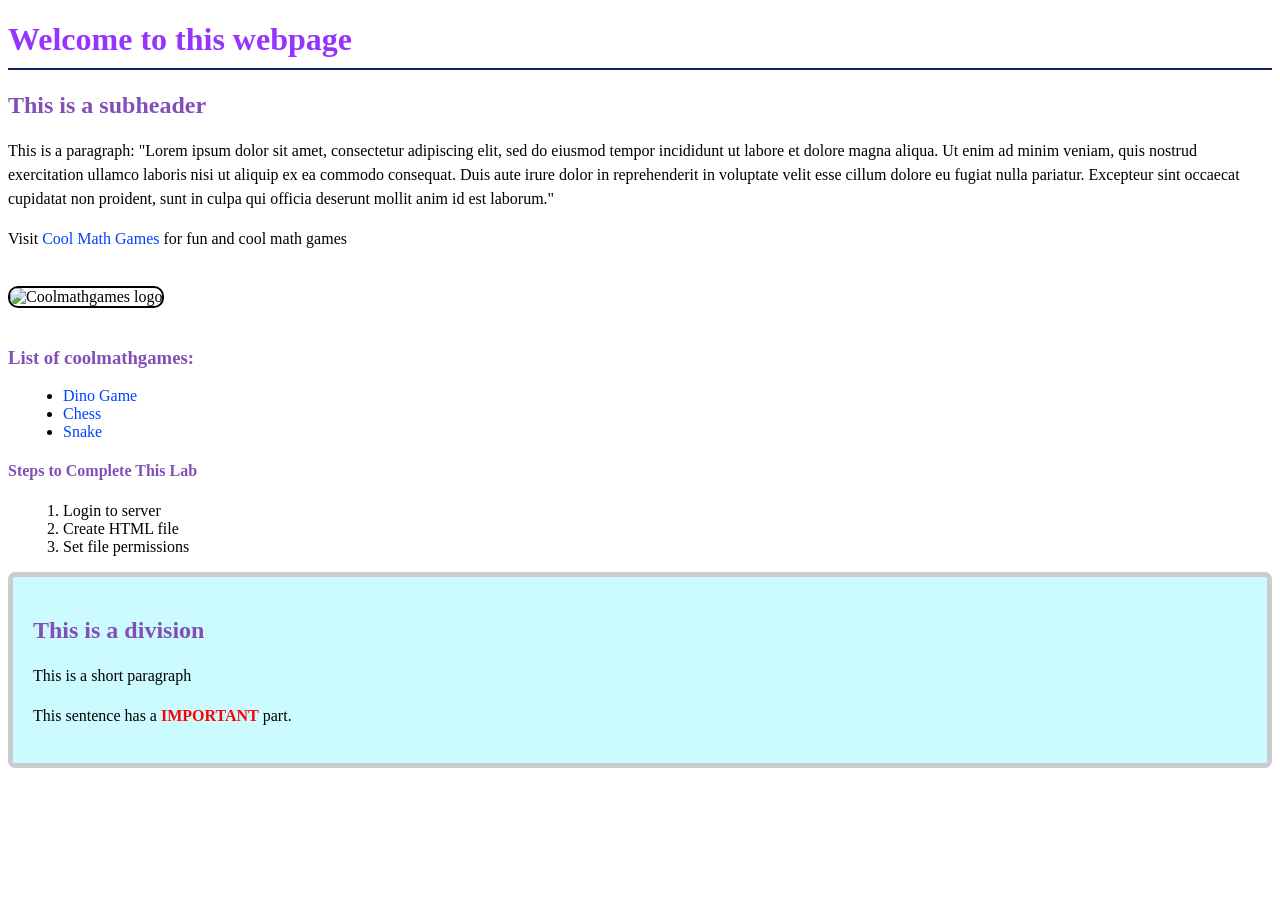
==== index.html @ 23b25ca8 "committing day1 lab" ====
<!DOCTYPE html>
<html lang ="en">
<head> 
	<link rel="stylesheet" type="text/css" href="styles.css">
	<meta charset="utf-8">
	<title>This is a webpage </title>
</head>
<body>
	<h1> Welcome to this webpage </h1>
	<h2> This is a subheader </h2>
	<p> This is a paragraph: "Lorem ipsum dolor sit amet, consectetur adipiscing elit, sed do eiusmod tempor incididunt ut labore et dolore magna aliqua. Ut enim ad minim veniam, quis nostrud exercitation ullamco laboris nisi ut aliquip ex ea commodo consequat. Duis aute irure dolor in reprehenderit in voluptate velit esse cillum dolore eu fugiat nulla pariatur. Excepteur sint occaecat cupidatat non proident, sunt in culpa qui officia deserunt mollit anim id est laborum." </p>
	<p> Visit <a href="https://www.coolmathgames.com/"> Cool Math Games </a> for fun and cool math games</p>
	<img src="images/coolmathgames.jpg" alt="Coolmathgames logo" width="300" height="200">
	
	<!--Unordered List-->
	<h3> List of coolmathgames: </h3>
	<ul>
		<li><a href="https://www.coolmathgames.com/0-dinosaur-game"> Dino Game</a></li>
		<li><a href="https://www.coolmathgames.com/0-chess">  Chess</a></li>
		<li><a href="https://www.coolmathgames.com/0-snake">  Snake</a></li>
	</ul>
	
	<!--Ordered list-->
	<h4> Steps to Complete This Lab </h4>
	<ol>
		<li>Login to server</li>
		<li>Create HTML file</li>
		<li>Set file permissions</li>
	</ol>
	
	<!--Division-->
	<div class="container">
		<h2>This is a division</h2>
		<p>This is a short paragraph</p>
		<p>This sentence has a <span class="important"> IMPORTANT</span> part.</p>
	</div>
</body> 
</html>
---- styles.css ----
<style>
                body {
                        font-family: Arial, sans-serif;
                        background-color: #F0F8FF;
                        color: #333;
                        margin: 0;
                        padding: 20px;
                }

                h1 {
                        color: #9633ff;
                        border-bottom: 2px solid #102460;
                        padding-bottom: 10px;
                }

                h2, h3, h4 {
                        color: #824fb7;
                }

                p {
                        line-height: 1.5;
                        margin-bottom: 15px;
                }

                a {
                        color: #0040ff;
                        text-decoration: none;
                }

                a:hover {
                        text-decoration: underline;
                }

                img {
                        border: 2px solid #000000;
                        border-radius: 10px;
                        margin: 20px 0;
                }

                ul, ol {
                        margin-left: 15px;
                }

                .container {
                        background-color: #cbfaff;
                        padding: 20px;
                        border: 5px solid #ccc;
                        border-radius: 7px;
                }

                .important {
                        color: red;
                        font-weight: bold;
                }
        </style>
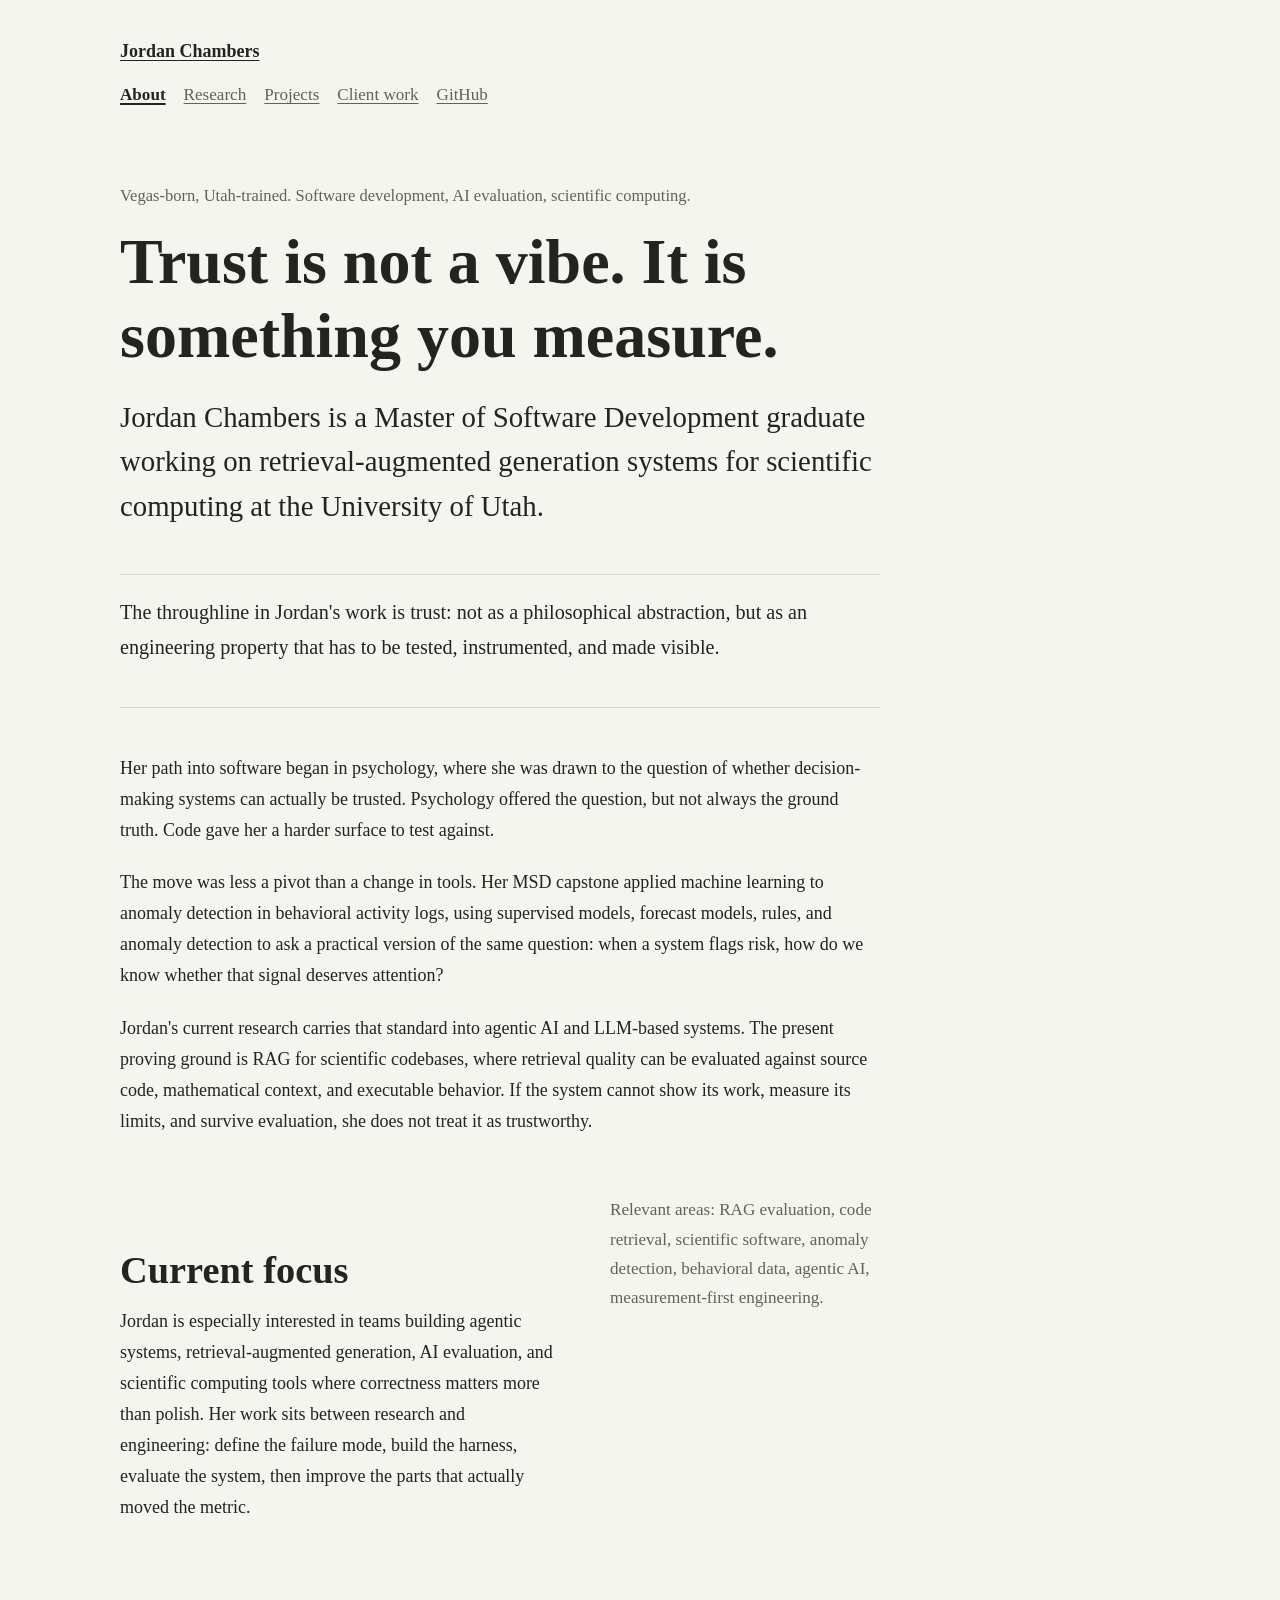
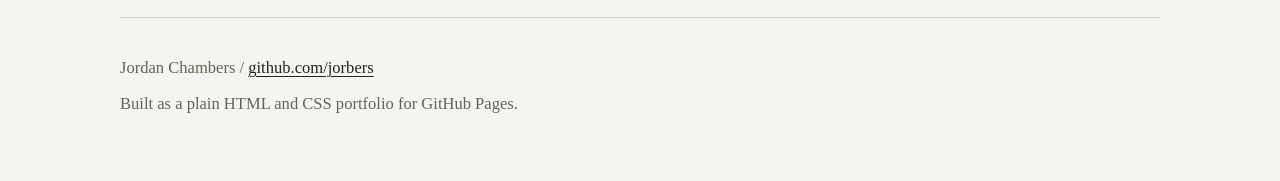
==== commit ab05de1b: "initial commit - launch portfolio site" ====
--- a/index.html
+++ b/index.html
@@ -1,38 +1,67 @@
-<!DOCTYPE html>
-<html lang ="en">
-<head> 
-	<link rel="stylesheet" type="text/css" href="styles.css">
-	<meta charset="utf-8">
-	<title>This is a webpage </title>
-</head>
-<body>
-	<h1> Welcome to this webpage </h1>
-	<h2> This is a subheader </h2>
-	<p> This is a paragraph: "Lorem ipsum dolor sit amet, consectetur adipiscing elit, sed do eiusmod tempor incididunt ut labore et dolore magna aliqua. Ut enim ad minim veniam, quis nostrud exercitation ullamco laboris nisi ut aliquip ex ea commodo consequat. Duis aute irure dolor in reprehenderit in voluptate velit esse cillum dolore eu fugiat nulla pariatur. Excepteur sint occaecat cupidatat non proident, sunt in culpa qui officia deserunt mollit anim id est laborum." </p>
-	<p> Visit <a href="https://www.coolmathgames.com/"> Cool Math Games </a> for fun and cool math games</p>
-	<img src="images/coolmathgames.jpg" alt="Coolmathgames logo" width="300" height="200">
-	
-	<!--Unordered List-->
-	<h3> List of coolmathgames: </h3>
-	<ul>
-		<li><a href="https://www.coolmathgames.com/0-dinosaur-game"> Dino Game</a></li>
-		<li><a href="https://www.coolmathgames.com/0-chess">  Chess</a></li>
-		<li><a href="https://www.coolmathgames.com/0-snake">  Snake</a></li>
-	</ul>
-	
-	<!--Ordered list-->
-	<h4> Steps to Complete This Lab </h4>
-	<ol>
-		<li>Login to server</li>
-		<li>Create HTML file</li>
-		<li>Set file permissions</li>
-	</ol>
-	
-	<!--Division-->
-	<div class="container">
-		<h2>This is a division</h2>
-		<p>This is a short paragraph</p>
-		<p>This sentence has a <span class="important"> IMPORTANT</span> part.</p>
-	</div>
-</body> 
+<!doctype html>
+<html lang="en">
+  <head>
+    <meta charset="utf-8">
+    <meta name="viewport" content="width=device-width, initial-scale=1">
+    <meta name="description" content="Jordan Chambers, software developer and AI/ML researcher working on trustworthy RAG systems for scientific computing.">
+    <title>Jordan Chambers</title>
+    <link rel="stylesheet" href="styles.css">
+  </head>
+  <body>
+    <header class="site-header">
+      <p class="site-title"><a href="index.html">Jordan Chambers</a></p>
+      <nav class="nav" aria-label="Primary navigation">
+        <a href="index.html" aria-current="page">About</a>
+        <a href="research.html">Research</a>
+        <a href="projects.html">Projects</a>
+        <a href="work.html">Client work</a>
+        <a href="https://github.com/jorbers">GitHub</a>
+      </nav>
+    </header>
+
+    <main>
+      <section class="page">
+        <p class="kicker">Vegas-born, Utah-trained. Software development, AI evaluation, scientific computing.</p>
+        <h1>Trust is not a vibe. It is something you measure.</h1>
+        <p class="lede">
+          Jordan Chambers is a Master of Software Development graduate working on retrieval-augmented generation systems for scientific computing at the University of Utah.
+        </p>
+
+        <div class="thesis">
+          <p>
+            The throughline in Jordan's work is trust: not as a philosophical abstraction, but as an engineering property that has to be tested, instrumented, and made visible.
+          </p>
+        </div>
+
+        <p>
+          Her path into software began in psychology, where she was drawn to the question of whether decision-making systems can actually be trusted. Psychology offered the question, but not always the ground truth. Code gave her a harder surface to test against.
+        </p>
+        <p>
+          The move was less a pivot than a change in tools. Her MSD capstone applied machine learning to anomaly detection in behavioral activity logs, using supervised models, forecast models, rules, and anomaly detection to ask a practical version of the same question: when a system flags risk, how do we know whether that signal deserves attention?
+        </p>
+        <p>
+          Jordan's current research carries that standard into agentic AI and LLM-based systems. The present proving ground is RAG for scientific codebases, where retrieval quality can be evaluated against source code, mathematical context, and executable behavior. If the system cannot show its work, measure its limits, and survive evaluation, she does not treat it as trustworthy.
+        </p>
+
+        <section class="split section" aria-labelledby="focus-heading">
+          <div>
+            <h2 id="focus-heading">Current focus</h2>
+            <p>
+              Jordan is especially interested in teams building agentic systems, retrieval-augmented generation, AI evaluation, and scientific computing tools where correctness matters more than polish. Her work sits between research and engineering: define the failure mode, build the harness, evaluate the system, then improve the parts that actually moved the metric.
+            </p>
+          </div>
+          <aside class="note">
+            <p>
+              Relevant areas: RAG evaluation, code retrieval, scientific software, anomaly detection, behavioral data, agentic AI, measurement-first engineering.
+            </p>
+          </aside>
+        </section>
+      </section>
+    </main>
+
+    <footer class="site-footer">
+      <p>Jordan Chambers / <a href="https://github.com/jorbers">github.com/jorbers</a></p>
+      <p>Built as a plain HTML and CSS portfolio for GitHub Pages.</p>
+    </footer>
+  </body>
 </html>
--- a/styles.css
+++ b/styles.css
@@ -1,55 +1,253 @@
-<style>
-                body {
-                        font-family: Arial, sans-serif;
-                        background-color: #F0F8FF;
-                        color: #333;
-                        margin: 0;
-                        padding: 20px;
-                }
-
-                h1 {
-                        color: #9633ff;
-                        border-bottom: 2px solid #102460;
-                        padding-bottom: 10px;
-                }
-
-                h2, h3, h4 {
-                        color: #824fb7;
-                }
-
-                p {
-                        line-height: 1.5;
-                        margin-bottom: 15px;
-                }
-
-                a {
-                        color: #0040ff;
-                        text-decoration: none;
-                }
-
-                a:hover {
-                        text-decoration: underline;
-                }
-
-                img {
-                        border: 2px solid #000000;
-                        border-radius: 10px;
-                        margin: 20px 0;
-                }
-
-                ul, ol {
-                        margin-left: 15px;
-                }
-
-                .container {
-                        background-color: #cbfaff;
-                        padding: 20px;
-                        border: 5px solid #ccc;
-                        border-radius: 7px;
-                }
-
-                .important {
-                        color: red;
-                        font-weight: bold;
-                }
-        </style>
+:root {
+  --bg: #f5f5f0;
+  --paper: #fffffb;
+  --text: #24231f;
+  --muted: #666158;
+  --line: #d8d5ca;
+  --accent: #4c5d48;
+  --measure: 760px;
+  --wide: 1040px;
+}
+
+* {
+  box-sizing: border-box;
+}
+
+html {
+  background: var(--bg);
+  color: var(--text);
+  font-family: Georgia, "Times New Roman", serif;
+  font-size: 18px;
+}
+
+body {
+  margin: 0;
+  min-height: 100vh;
+  background: var(--bg);
+  line-height: 1.72;
+}
+
+a {
+  color: var(--text);
+  text-decoration: underline;
+  text-decoration-thickness: 1px;
+  text-underline-offset: 0.18em;
+}
+
+a:hover,
+a:focus {
+  color: var(--accent);
+}
+
+.site-header,
+.site-footer,
+main {
+  width: min(var(--wide), calc(100% - 2rem));
+  margin: 0 auto;
+}
+
+.site-header {
+  padding: 2rem 0 1rem;
+}
+
+.site-title {
+  margin: 0 0 0.75rem;
+  font-size: 1rem;
+  font-weight: 700;
+}
+
+.nav {
+  display: flex;
+  flex-wrap: wrap;
+  gap: 0.45rem 1rem;
+  color: var(--muted);
+  font-size: 0.95rem;
+}
+
+.nav a {
+  color: inherit;
+}
+
+.nav a[aria-current="page"] {
+  color: var(--text);
+  font-weight: 700;
+  text-decoration-thickness: 1.5px;
+}
+
+main {
+  padding: 3rem 0 4rem;
+}
+
+.page {
+  max-width: var(--measure);
+}
+
+.page-wide {
+  max-width: var(--wide);
+}
+
+.kicker {
+  margin: 0 0 0.8rem;
+  color: var(--muted);
+  font-size: 0.92rem;
+}
+
+h1,
+h2,
+h3 {
+  line-height: 1.16;
+  font-weight: 700;
+  letter-spacing: 0;
+}
+
+h1 {
+  max-width: 860px;
+  margin: 0 0 1.2rem;
+  font-size: clamp(2.15rem, 5vw, 4.6rem);
+}
+
+h2 {
+  margin: 3.2rem 0 0.75rem;
+  font-size: clamp(1.55rem, 3vw, 2.25rem);
+}
+
+h3 {
+  margin: 1.8rem 0 0.35rem;
+  font-size: 1.22rem;
+}
+
+p {
+  margin: 0 0 1.2rem;
+}
+
+.lede {
+  max-width: 860px;
+  font-size: clamp(1.18rem, 2.4vw, 1.6rem);
+  line-height: 1.55;
+}
+
+.thesis {
+  margin: 2.5rem 0;
+  padding: 1.15rem 0;
+  border-top: 1px solid var(--line);
+  border-bottom: 1px solid var(--line);
+  font-size: 1.12rem;
+}
+
+.section {
+  margin-top: 3rem;
+}
+
+.split {
+  display: grid;
+  grid-template-columns: minmax(0, 1fr) minmax(15rem, 0.58fr);
+  gap: 3rem;
+  align-items: start;
+}
+
+.note {
+  padding-top: 0.25rem;
+  color: var(--muted);
+  font-size: 0.95rem;
+}
+
+.project,
+.work-item,
+.research-item {
+  margin-top: 2.1rem;
+  padding-top: 2.1rem;
+  border-top: 1px solid var(--line);
+}
+
+.project:first-of-type,
+.work-item:first-of-type,
+.research-item:first-of-type {
+  margin-top: 1.5rem;
+}
+
+.meta {
+  margin: 0 0 0.8rem;
+  color: var(--muted);
+  font-size: 0.94rem;
+}
+
+.links {
+  margin-top: 0.8rem;
+  font-size: 0.95rem;
+}
+
+.links a + a::before {
+  content: " / ";
+  color: var(--muted);
+  text-decoration: none;
+}
+
+ul {
+  margin: 0 0 1.3rem 1.15rem;
+  padding: 0;
+}
+
+li {
+  margin: 0.35rem 0;
+}
+
+figure {
+  margin: 2rem 0;
+}
+
+img {
+  display: block;
+  max-width: 100%;
+  height: auto;
+  border: 1px solid var(--line);
+}
+
+figcaption {
+  margin-top: 0.55rem;
+  color: var(--muted);
+  font-size: 0.9rem;
+  line-height: 1.5;
+}
+
+.figure-grid {
+  display: grid;
+  grid-template-columns: repeat(2, minmax(0, 1fr));
+  gap: 1.25rem;
+}
+
+.site-footer {
+  padding: 2rem 0 3rem;
+  border-top: 1px solid var(--line);
+  color: var(--muted);
+  font-size: 0.92rem;
+}
+
+.site-footer p {
+  margin-bottom: 0.45rem;
+}
+
+@media (max-width: 780px) {
+  html {
+    font-size: 17px;
+  }
+
+  .site-header,
+  .site-footer,
+  main {
+    width: min(100% - 1.35rem, var(--wide));
+  }
+
+  main {
+    padding-top: 2.1rem;
+  }
+
+  .split,
+  .figure-grid {
+    grid-template-columns: 1fr;
+    gap: 1.2rem;
+  }
+
+  h1 {
+    font-size: clamp(2.05rem, 12vw, 3.2rem);
+  }
+}
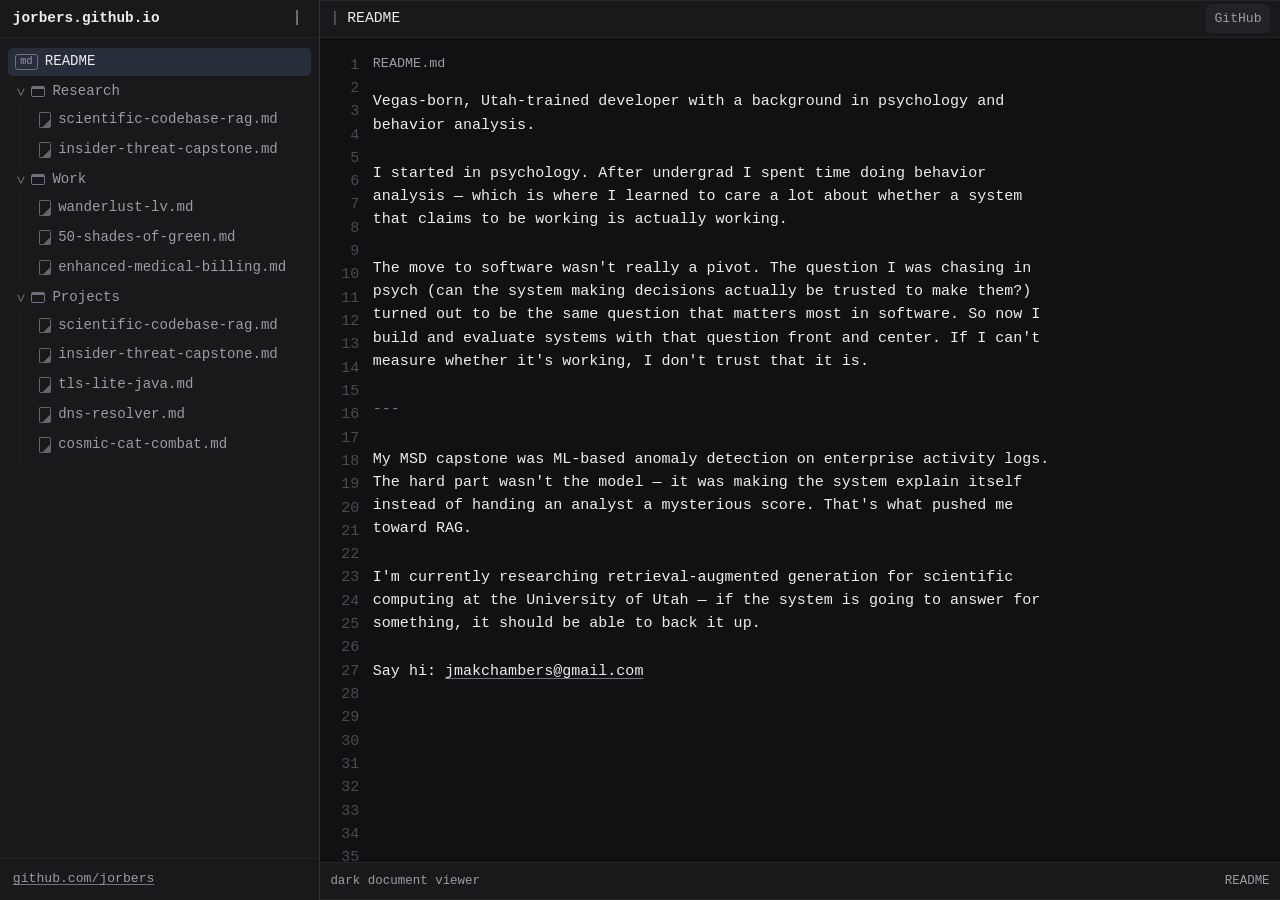
==== commit 69ed2ef5: "initial commit - launch portfolio site" ====
--- a/index.html
+++ b/index.html
@@ -3,65 +3,102 @@
   <head>
     <meta charset="utf-8">
     <meta name="viewport" content="width=device-width, initial-scale=1">
-    <meta name="description" content="Jordan Chambers, software developer and AI/ML researcher working on trustworthy RAG systems for scientific computing.">
-    <title>Jordan Chambers</title>
+    <meta name="description" content="README for a software developer and AI/ML researcher working on trustworthy RAG systems for scientific computing.">
+    <title>README / Jordan Chambers</title>
     <link rel="stylesheet" href="styles.css">
   </head>
   <body>
-    <header class="site-header">
-      <p class="site-title"><a href="index.html">Jordan Chambers</a></p>
-      <nav class="nav" aria-label="Primary navigation">
-        <a href="index.html" aria-current="page">About</a>
-        <a href="research.html">Research</a>
-        <a href="projects.html">Projects</a>
-        <a href="work.html">Client work</a>
-        <a href="https://github.com/jorbers">GitHub</a>
+    <aside class="navigator" id="navigator" aria-label="File tree">
+      <header class="navigator-header">
+        <a class="workspace-name" href="index.html">jorbers.github.io</a>
+        <button class="icon-button sidebar-toggle" type="button" aria-label="Collapse file tree" aria-controls="navigator">
+          <span aria-hidden="true">|</span>
+        </button>
+      </header>
+
+      <nav class="tree">
+        <div class="tree-group">
+          <div class="tree-item">
+            <a class="tree-link root-file active" href="index.html">
+              <span class="file-icon">md</span>
+              <span>README</span>
+            </a>
+          </div>
+          <div class="tree-item">
+            <details open>
+              <summary><span class="folder-icon"></span>Research</summary>
+              <div class="tree-group">
+                <div class="tree-item"><a class="tree-link" href="research.html#rag-work">scientific-codebase-rag.md</a></div>
+                <div class="tree-item"><a class="tree-link" href="research.html#capstone">insider-threat-capstone.md</a></div>
+              </div>
+            </details>
+          </div>
+          <div class="tree-item">
+            <details open>
+              <summary><span class="folder-icon"></span>Work</summary>
+              <div class="tree-group">
+                <div class="tree-item"><a class="tree-link" href="wanderlust-lv.html">wanderlust-lv.md</a></div>
+                <div class="tree-item"><a class="tree-link" href="50-shades-of-green.html">50-shades-of-green.md</a></div>
+                <div class="tree-item"><a class="tree-link" href="enhanced-medical-billing.html">enhanced-medical-billing.md</a></div>
+              </div>
+            </details>
+          </div>
+          <div class="tree-item">
+            <details open>
+              <summary><span class="folder-icon"></span>Projects</summary>
+              <div class="tree-group">
+                <div class="tree-item"><a class="tree-link" href="projects.html#scientific-rag">scientific-codebase-rag.md</a></div>
+                <div class="tree-item"><a class="tree-link" href="projects.html#insider-threat">insider-threat-capstone.md</a></div>
+                <div class="tree-item"><a class="tree-link" href="projects.html#tlslite">tls-lite-java.md</a></div>
+                <div class="tree-item"><a class="tree-link" href="projects.html#dns-resolver">dns-resolver.md</a></div>
+                <div class="tree-item"><a class="tree-link" href="projects.html#cosmic-cat">cosmic-cat-combat.md</a></div>
+              </div>
+            </details>
+          </div>
+        </div>
       </nav>
-    </header>
 
-    <main>
-      <section class="page">
-        <p class="kicker">Vegas-born, Utah-trained. Software development, AI evaluation, scientific computing.</p>
-        <h1>Trust is not a vibe. It is something you measure.</h1>
-        <p class="lede">
-          Jordan Chambers is a Master of Software Development graduate working on retrieval-augmented generation systems for scientific computing at the University of Utah.
-        </p>
+      <footer class="navigator-footer">
+        <a href="https://github.com/jorbers">github.com/jorbers</a>
+      </footer>
+    </aside>
 
-        <div class="thesis">
-          <p>
-            The throughline in Jordan's work is trust: not as a philosophical abstraction, but as an engineering property that has to be tested, instrumented, and made visible.
-          </p>
-        </div>
+    <section class="file">
+      <header class="file-header">
+        <button class="icon-button sidebar-toggle title-sidebar-button" type="button" aria-label="Toggle file tree" aria-controls="navigator">
+          <span aria-hidden="true">||</span>
+        </button>
+        <h1>README</h1>
+        <a class="header-link" href="https://github.com/jorbers">GitHub</a>
+      </header>
 
-        <p>
-          Her path into software began in psychology, where she was drawn to the question of whether decision-making systems can actually be trusted. Psychology offered the question, but not always the ground truth. Code gave her a harder surface to test against.
-        </p>
-        <p>
-          The move was less a pivot than a change in tools. Her MSD capstone applied machine learning to anomaly detection in behavioral activity logs, using supervised models, forecast models, rules, and anomaly detection to ask a practical version of the same question: when a system flags risk, how do we know whether that signal deserves attention?
-        </p>
-        <p>
-          Jordan's current research carries that standard into agentic AI and LLM-based systems. The present proving ground is RAG for scientific codebases, where retrieval quality can be evaluated against source code, mathematical context, and executable behavior. If the system cannot show its work, measure its limits, and survive evaluation, she does not treat it as trustworthy.
-        </p>
+      <main class="document">
+        <div class="line-rail" aria-hidden="true"></div>
+        <article class="content-area">
+          <p class="eyebrow">README.md</p>
 
-        <section class="split section" aria-labelledby="focus-heading">
-          <div>
-            <h2 id="focus-heading">Current focus</h2>
-            <p>
-              Jordan is especially interested in teams building agentic systems, retrieval-augmented generation, AI evaluation, and scientific computing tools where correctness matters more than polish. Her work sits between research and engineering: define the failure mode, build the harness, evaluate the system, then improve the parts that actually moved the metric.
-            </p>
-          </div>
-          <aside class="note">
-            <p>
-              Relevant areas: RAG evaluation, code retrieval, scientific software, anomaly detection, behavioral data, agentic AI, measurement-first engineering.
-            </p>
-          </aside>
-        </section>
-      </section>
-    </main>
+          <p>Vegas-born, Utah-trained developer with a background in psychology and behavior analysis.</p>
 
-    <footer class="site-footer">
-      <p>Jordan Chambers / <a href="https://github.com/jorbers">github.com/jorbers</a></p>
-      <p>Built as a plain HTML and CSS portfolio for GitHub Pages.</p>
-    </footer>
+          <p>I started in psychology. After undergrad I spent time doing behavior analysis — which is where I learned to care a lot about whether a system that claims to be working is actually working.</p>
+
+          <p>The move to software wasn't really a pivot. The question I was chasing in psych (can the system making decisions actually be trusted to make them?) turned out to be the same question that matters most in software. So now I build and evaluate systems with that question front and center. If I can't measure whether it's working, I don't trust that it is.</p>
+
+          <hr>
+
+          <p>My MSD capstone was ML-based anomaly detection on enterprise activity logs. The hard part wasn't the model — it was making the system explain itself instead of handing an analyst a mysterious score. That's what pushed me toward RAG.</p>
+
+          <p>I'm currently researching retrieval-augmented generation for scientific computing at the University of Utah — if the system is going to answer for something, it should be able to back it up.</p>
+
+          <p>Say hi: <a href="mailto:jmakchambers@gmail.com">jmakchambers@gmail.com</a></p>
+        </article>
+      </main>
+
+      <footer class="content-footer">
+        <span>dark document viewer</span>
+        <span>README</span>
+      </footer>
+    </section>
+
+    <script src="site.js"></script>
   </body>
 </html>
--- a/styles.css
+++ b/styles.css
@@ -1,12 +1,21 @@
 :root {
-  --bg: #f5f5f0;
-  --paper: #fffffb;
-  --text: #24231f;
-  --muted: #666158;
-  --line: #d8d5ca;
-  --accent: #4c5d48;
-  --measure: 760px;
-  --wide: 1040px;
+  color-scheme: dark;
+  --bg: #111113;
+  --panel: #19191b;
+  --panel-2: #222326;
+  --paper: #101112;
+  --paper-soft: #151619;
+  --text: #ededf0;
+  --muted: #9a9ca6;
+  --muted-2: #6f727d;
+  --border: #303138;
+  --border-soft: #25262c;
+  --accent: #86a8ff;
+  --accent-soft: rgba(134, 168, 255, 0.14);
+  --sidebar: 20rem;
+  --chrome: 2.35rem;
+  --measure: 43rem;
+  --font-mono: "SFMono-Regular", "SF Mono", ui-monospace, "Cascadia Code", "Liberation Mono", Menlo, Consolas, monospace;
 }
 
 * {
@@ -14,240 +23,462 @@
 }
 
 html {
-  background: var(--bg);
-  color: var(--text);
-  font-family: Georgia, "Times New Roman", serif;
-  font-size: 18px;
+  min-height: 100%;
+  background: var(--panel-2);
+  color: var(--text);
+  font-family: var(--font-mono);
+  font-size: 16px;
 }
 
 body {
   margin: 0;
   min-height: 100vh;
-  background: var(--bg);
-  line-height: 1.72;
+  background: var(--panel-2);
+  color: var(--text);
+  line-height: 1.55;
 }
 
 a {
-  color: var(--text);
-  text-decoration: underline;
-  text-decoration-thickness: 1px;
+  color: inherit;
+  text-decoration-color: var(--muted-2);
   text-underline-offset: 0.18em;
 }
 
 a:hover,
 a:focus {
   color: var(--accent);
-}
-
-.site-header,
-.site-footer,
-main {
-  width: min(var(--wide), calc(100% - 2rem));
-  margin: 0 auto;
-}
-
-.site-header {
-  padding: 2rem 0 1rem;
-}
-
-.site-title {
-  margin: 0 0 0.75rem;
-  font-size: 1rem;
+  text-decoration-color: var(--accent);
+}
+
+button,
+input {
+  font: inherit;
+}
+
+.navigator {
+  position: fixed;
+  inset: 0 auto 0 0;
+  z-index: 10;
+  display: flex;
+  width: var(--sidebar);
+  flex-direction: column;
+  overflow: hidden;
+  border-right: 1px solid var(--border);
+  background: var(--panel);
+  transition: transform 180ms ease;
+}
+
+body.navigator-closed .navigator {
+  transform: translateX(calc(var(--sidebar) * -1));
+}
+
+.navigator-header,
+.file-header,
+.content-footer {
+  min-height: var(--chrome);
+  border-bottom: 1px solid var(--border-soft);
+  background: var(--panel);
+}
+
+.navigator-header {
+  display: flex;
+  align-items: center;
+  gap: 0.5rem;
+  padding: 0 0.55rem 0 0.8rem;
+}
+
+.workspace-name {
+  min-width: 0;
+  flex: 1;
+  overflow: hidden;
+  color: var(--text);
+  font-size: 0.9rem;
   font-weight: 700;
-}
-
-.nav {
-  display: flex;
-  flex-wrap: wrap;
-  gap: 0.45rem 1rem;
-  color: var(--muted);
-  font-size: 0.95rem;
-}
-
-.nav a {
-  color: inherit;
-}
-
-.nav a[aria-current="page"] {
-  color: var(--text);
-  font-weight: 700;
-  text-decoration-thickness: 1.5px;
-}
-
-main {
-  padding: 3rem 0 4rem;
-}
-
-.page {
+  text-decoration: none;
+  text-overflow: ellipsis;
+  white-space: nowrap;
+}
+
+.icon-button {
+  display: inline-grid;
+  width: 1.65rem;
+  height: 1.65rem;
+  place-items: center;
+  border: 0;
+  border-radius: 0.35rem;
+  background: transparent;
+  color: var(--muted);
+}
+
+.icon-button:hover,
+.icon-button:focus {
+  background: var(--panel-2);
+  color: var(--text);
+  cursor: pointer;
+}
+
+.tree {
+  flex: 1;
+  overflow: auto;
+  padding: 0.65rem 0.5rem 1rem;
+  font-size: 0.88rem;
+}
+
+.tree-group {
+  margin: 0;
+  padding: 0;
+}
+
+.tree details .tree-group {
+  margin-left: 0.75rem;
+  padding-left: 0.65rem;
+  border-left: 1px solid var(--border-soft);
+}
+
+.tree-item + .tree-item {
+  margin-top: 0.12rem;
+}
+
+.tree summary {
+  display: flex;
+  align-items: center;
+  gap: 0.45rem;
+  min-height: 1.75rem;
+  padding: 0 0.45rem;
+  border-radius: 0.3rem;
+  color: var(--muted);
+  list-style: none;
+}
+
+.tree summary::-webkit-details-marker {
+  display: none;
+}
+
+.tree summary::before {
+  content: ">";
+  color: var(--muted-2);
+  transform: rotate(0deg);
+}
+
+.tree details[open] > summary::before {
+  transform: rotate(90deg);
+}
+
+.tree summary:hover {
+  background: var(--panel-2);
+  color: var(--text);
+  cursor: pointer;
+}
+
+.tree-link {
+  display: flex;
+  align-items: center;
+  gap: 0.45rem;
+  min-height: 1.75rem;
+  overflow: hidden;
+  padding: 0 0.45rem;
+  border-radius: 0.3rem;
+  color: var(--muted);
+  text-decoration: none;
+  text-overflow: ellipsis;
+  white-space: nowrap;
+}
+
+.tree-link::before {
+  content: "";
+  width: 0.65rem;
+  height: 0.85rem;
+  border: 1px solid var(--muted-2);
+  border-radius: 0.08rem;
+  background: linear-gradient(135deg, transparent 0 70%, var(--muted-2) 71% 100%);
+  opacity: 0.85;
+}
+
+.tree-link.root-file::before {
+  content: none;
+}
+
+.tree-link:hover,
+.tree-link:focus,
+.tree-link.active {
+  background: var(--accent-soft);
+  color: var(--text);
+}
+
+.file-icon {
+  display: inline-grid;
+  min-width: 1.4rem;
+  height: 1rem;
+  place-items: center;
+  border: 1px solid var(--muted-2);
+  border-radius: 0.18rem;
+  color: var(--muted);
+  font-size: 0.63rem;
+  line-height: 1;
+}
+
+.folder-icon {
+  width: 0.9rem;
+  height: 0.68rem;
+  border: 1px solid var(--muted-2);
+  border-radius: 0.1rem;
+  background: linear-gradient(to bottom, var(--muted-2) 0 0.14rem, transparent 0.14rem);
+}
+
+.navigator-footer {
+  padding: 0.65rem 0.8rem;
+  border-top: 1px solid var(--border-soft);
+  color: var(--muted);
+  font-size: 0.82rem;
+}
+
+.file {
+  min-height: 100vh;
+  padding-top: var(--chrome);
+  padding-bottom: var(--chrome);
+  background: var(--paper);
+  transition: margin-left 180ms ease;
+}
+
+@media (min-width: 780px) {
+  .file {
+    margin-left: var(--sidebar);
+  }
+
+  body.navigator-closed .file {
+    margin-left: 0;
+  }
+}
+
+.file-header {
+  position: fixed;
+  inset: 0 0 auto 0;
+  z-index: 7;
+  display: flex;
+  align-items: center;
+  gap: 0.5rem;
+  padding: 0 0.65rem;
+  border-top: 1px solid var(--border-soft);
+  transition: left 180ms ease;
+}
+
+@media (min-width: 780px) {
+  .file-header {
+    left: var(--sidebar);
+  }
+
+  body.navigator-closed .file-header {
+    left: 0;
+  }
+}
+
+.title-sidebar-button {
+  display: none;
+}
+
+body.navigator-closed .title-sidebar-button {
+  display: inline-grid;
+}
+
+.file-header h1 {
+  margin: 0;
+  flex: 1;
+  color: var(--text);
+  font-size: 0.92rem;
+  font-weight: 500;
+}
+
+.file-header h1::before {
+  content: "|";
+  margin-right: 0.5rem;
+  color: var(--muted-2);
+}
+
+.header-link {
+  padding: 0.28rem 0.5rem;
+  border-radius: 0.35rem;
+  background: var(--panel-2);
+  color: var(--muted);
+  font-size: 0.82rem;
+  text-decoration: none;
+}
+
+.header-link:hover,
+.header-link:focus {
+  background: var(--accent-soft);
+  color: var(--text);
+}
+
+.document {
+  position: relative;
+  min-height: calc(100vh - (var(--chrome) * 2));
+  padding: 1rem 1rem 4rem 3.3rem;
+  background: var(--paper);
+  color: var(--text);
+  font-size: 0.94rem;
+}
+
+.line-rail {
+  position: absolute;
+  top: 1rem;
+  left: 0.35rem;
+  width: 2.1rem;
+  overflow: hidden;
+  color: var(--muted-2);
+  font-variant-numeric: tabular-nums;
+  line-height: 1.55;
+  opacity: 0.6;
+  text-align: right;
+  white-space: pre;
+  user-select: none;
+}
+
+.content-area {
   max-width: var(--measure);
 }
 
-.page-wide {
-  max-width: var(--wide);
-}
-
-.kicker {
-  margin: 0 0 0.8rem;
-  color: var(--muted);
-  font-size: 0.92rem;
-}
-
-h1,
+.eyebrow,
+.meta,
+figcaption {
+  color: var(--muted);
+}
+
+.eyebrow {
+  margin: 0 0 1rem;
+  font-size: 0.84rem;
+}
+
 h2,
 h3 {
-  line-height: 1.16;
-  font-weight: 700;
+  margin: 0 0 1.55rem;
+  color: var(--text);
+  font-size: 1rem;
+  font-style: italic;
+  font-weight: 400;
   letter-spacing: 0;
-}
-
-h1 {
-  max-width: 860px;
-  margin: 0 0 1.2rem;
-  font-size: clamp(2.15rem, 5vw, 4.6rem);
+  line-height: 1.55;
 }
 
 h2 {
-  margin: 3.2rem 0 0.75rem;
-  font-size: clamp(1.55rem, 3vw, 2.25rem);
+  max-width: 48rem;
 }
 
 h3 {
-  margin: 1.8rem 0 0.35rem;
-  font-size: 1.22rem;
+  margin-top: 0;
 }
 
 p {
-  margin: 0 0 1.2rem;
-}
-
-.lede {
-  max-width: 860px;
-  font-size: clamp(1.18rem, 2.4vw, 1.6rem);
-  line-height: 1.55;
-}
-
-.thesis {
-  margin: 2.5rem 0;
-  padding: 1.15rem 0;
-  border-top: 1px solid var(--line);
-  border-bottom: 1px solid var(--line);
-  font-size: 1.12rem;
-}
-
-.section {
-  margin-top: 3rem;
-}
-
-.split {
-  display: grid;
-  grid-template-columns: minmax(0, 1fr) minmax(15rem, 0.58fr);
-  gap: 3rem;
-  align-items: start;
-}
-
-.note {
-  padding-top: 0.25rem;
-  color: var(--muted);
-  font-size: 0.95rem;
-}
-
-.project,
-.work-item,
-.research-item {
-  margin-top: 2.1rem;
-  padding-top: 2.1rem;
-  border-top: 1px solid var(--line);
-}
-
-.project:first-of-type,
-.work-item:first-of-type,
-.research-item:first-of-type {
-  margin-top: 1.5rem;
+  max-width: var(--measure);
+  margin: 0 0 1.55rem;
+}
+
+hr {
+  max-width: var(--measure);
+  height: 1.55rem;
+  margin: 0 0 1.55rem;
+  border: 0;
+  color: var(--muted-2);
+}
+
+hr::before {
+  content: "---";
+}
+
+.document-section {
+  scroll-margin-top: 4rem;
+  margin-top: 3.1rem;
 }
 
 .meta {
-  margin: 0 0 0.8rem;
-  color: var(--muted);
-  font-size: 0.94rem;
+  font-size: 0.84rem;
 }
 
 .links {
-  margin-top: 0.8rem;
-  font-size: 0.95rem;
-}
-
-.links a + a::before {
-  content: " / ";
-  color: var(--muted);
-  text-decoration: none;
-}
-
-ul {
-  margin: 0 0 1.3rem 1.15rem;
-  padding: 0;
-}
-
-li {
-  margin: 0.35rem 0;
+  font-size: 0.88rem;
 }
 
 figure {
-  margin: 2rem 0;
+  max-width: var(--measure);
+  margin: 0 0 1.55rem;
 }
 
 img {
   display: block;
-  max-width: 100%;
+  width: 100%;
   height: auto;
-  border: 1px solid var(--line);
+  border: 1px solid var(--border);
+  border-radius: 0.25rem;
+  background: var(--paper-soft);
 }
 
 figcaption {
-  margin-top: 0.55rem;
-  color: var(--muted);
-  font-size: 0.9rem;
-  line-height: 1.5;
-}
-
-.figure-grid {
-  display: grid;
-  grid-template-columns: repeat(2, minmax(0, 1fr));
-  gap: 1.25rem;
-}
-
-.site-footer {
-  padding: 2rem 0 3rem;
-  border-top: 1px solid var(--line);
-  color: var(--muted);
-  font-size: 0.92rem;
-}
-
-.site-footer p {
-  margin-bottom: 0.45rem;
-}
-
-@media (max-width: 780px) {
-  html {
-    font-size: 17px;
-  }
-
-  .site-header,
-  .site-footer,
-  main {
-    width: min(100% - 1.35rem, var(--wide));
-  }
-
-  main {
-    padding-top: 2.1rem;
-  }
-
-  .split,
-  .figure-grid {
-    grid-template-columns: 1fr;
-    gap: 1.2rem;
-  }
-
-  h1 {
-    font-size: clamp(2.05rem, 12vw, 3.2rem);
-  }
-}
+  margin-top: 0.4rem;
+  font-size: 0.82rem;
+}
+
+pre {
+  max-width: var(--measure);
+  margin: 0 0 1.55rem;
+  overflow: auto;
+  padding: 1rem;
+  border: 1px solid var(--border-soft);
+  border-radius: 0.25rem;
+  background: var(--paper-soft);
+  color: var(--text);
+}
+
+code {
+  font-family: inherit;
+}
+
+.content-footer {
+  position: fixed;
+  inset: auto 0 0 0;
+  z-index: 7;
+  display: flex;
+  align-items: center;
+  justify-content: space-between;
+  gap: 1rem;
+  padding: 0 0.65rem;
+  border-top: 1px solid var(--border-soft);
+  color: var(--muted);
+  font-size: 0.78rem;
+  transition: left 180ms ease;
+}
+
+@media (min-width: 780px) {
+  .content-footer {
+    left: var(--sidebar);
+  }
+
+  body.navigator-closed .content-footer {
+    left: 0;
+  }
+}
+
+::selection {
+  background: var(--accent-soft);
+}
+
+@media (max-width: 779px) {
+  .navigator {
+    width: min(var(--sidebar), 86vw);
+    box-shadow: 1rem 0 2rem rgba(0, 0, 0, 0.35);
+  }
+
+  body:not(.navigator-closed) .file {
+    pointer-events: none;
+  }
+
+  .title-sidebar-button {
+    display: inline-grid;
+  }
+
+  .document {
+    padding-right: 0.8rem;
+  }
+
+  .header-link {
+    display: none;
+  }
+}
